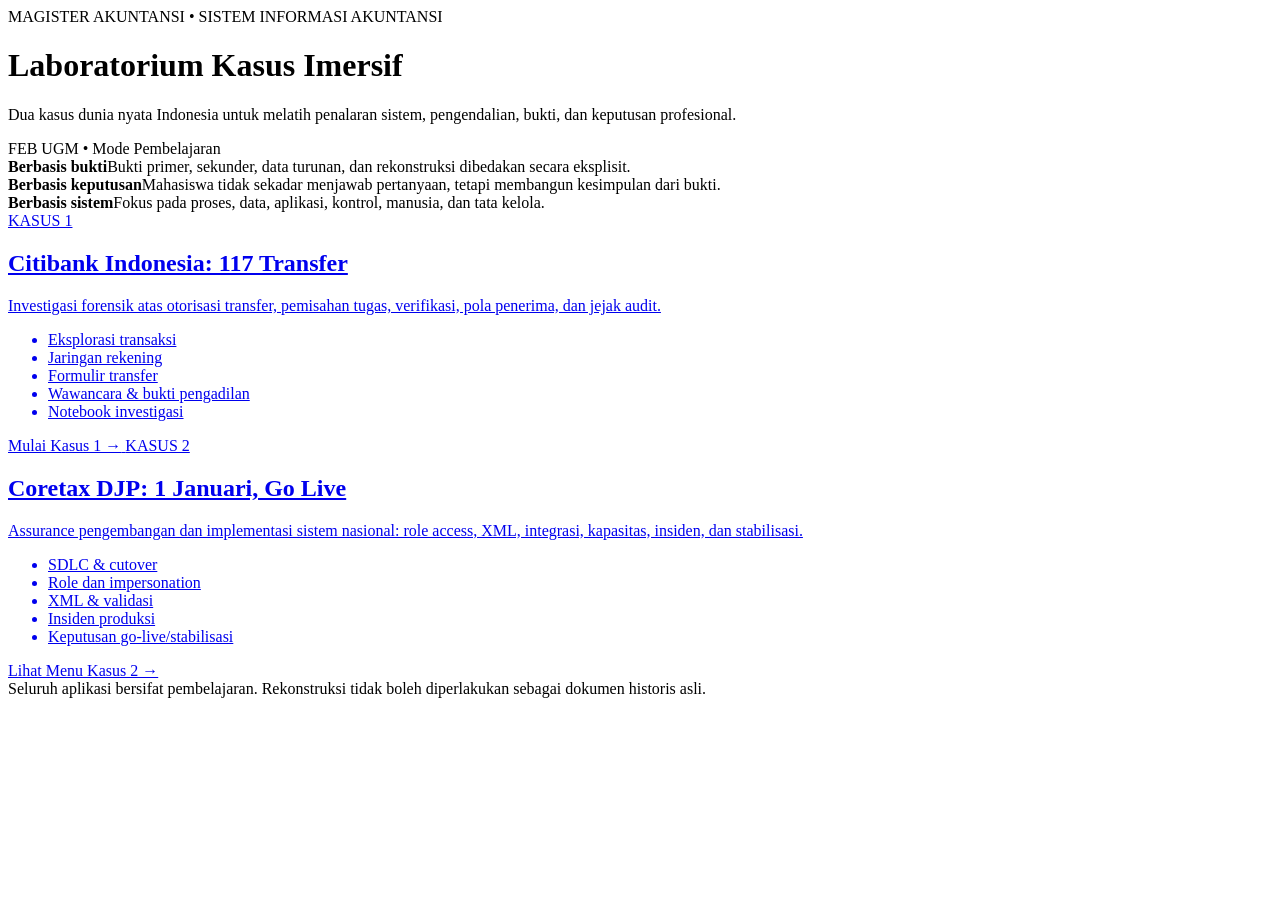
==== index.html @ b0673562 "Tambah portal utama dua kasus" ====
<!doctype html>
<html lang="id">
<head>
  <meta charset="utf-8">
  <meta name="viewport" content="width=device-width,initial-scale=1">
  <meta name="description" content="Laboratorium kasus imersif Sistem Informasi Akuntansi untuk Magister Akuntansi.">
  <title>Laboratorium Kasus Imersif SIA</title>
  <link rel="stylesheet" href="portal.css">
</head>
<body>
  <main class="portal">
    <header class="hero">
      <div>
        <span class="eyebrow">MAGISTER AKUNTANSI • SISTEM INFORMASI AKUNTANSI</span>
        <h1>Laboratorium Kasus Imersif</h1>
        <p>Dua kasus dunia nyata Indonesia untuk melatih penalaran sistem, pengendalian, bukti, dan keputusan profesional.</p>
      </div>
      <div class="badge">FEB UGM • Mode Pembelajaran</div>
    </header>

    <section class="principles">
      <div><b>Berbasis bukti</b><span>Bukti primer, sekunder, data turunan, dan rekonstruksi dibedakan secara eksplisit.</span></div>
      <div><b>Berbasis keputusan</b><span>Mahasiswa tidak sekadar menjawab pertanyaan, tetapi membangun kesimpulan dari bukti.</span></div>
      <div><b>Berbasis sistem</b><span>Fokus pada proses, data, aplikasi, kontrol, manusia, dan tata kelola.</span></div>
    </section>

    <section class="cases">
      <a class="case-card active" href="kasus-1-citibank/index.html">
        <span class="case-no">KASUS 1</span>
        <h2>Citibank Indonesia: 117 Transfer</h2>
        <p>Investigasi forensik atas otorisasi transfer, pemisahan tugas, verifikasi, pola penerima, dan jejak audit.</p>
        <ul>
          <li>Eksplorasi transaksi</li>
          <li>Jaringan rekening</li>
          <li>Formulir transfer</li>
          <li>Wawancara & bukti pengadilan</li>
          <li>Notebook investigasi</li>
        </ul>
        <span class="cta">Mulai Kasus 1 →</span>
      </a>

      <a class="case-card planned" href="kasus-2-coretax/index.html">
        <span class="case-no">KASUS 2</span>
        <h2>Coretax DJP: 1 Januari, Go Live</h2>
        <p>Assurance pengembangan dan implementasi sistem nasional: role access, XML, integrasi, kapasitas, insiden, dan stabilisasi.</p>
        <ul>
          <li>SDLC & cutover</li>
          <li>Role dan impersonation</li>
          <li>XML & validasi</li>
          <li>Insiden produksi</li>
          <li>Keputusan go-live/stabilisasi</li>
        </ul>
        <span class="cta">Lihat Menu Kasus 2 →</span>
      </a>
    </section>

    <footer>Seluruh aplikasi bersifat pembelajaran. Rekonstruksi tidak boleh diperlakukan sebagai dokumen historis asli.</footer>
  </main>
</body>
</html>
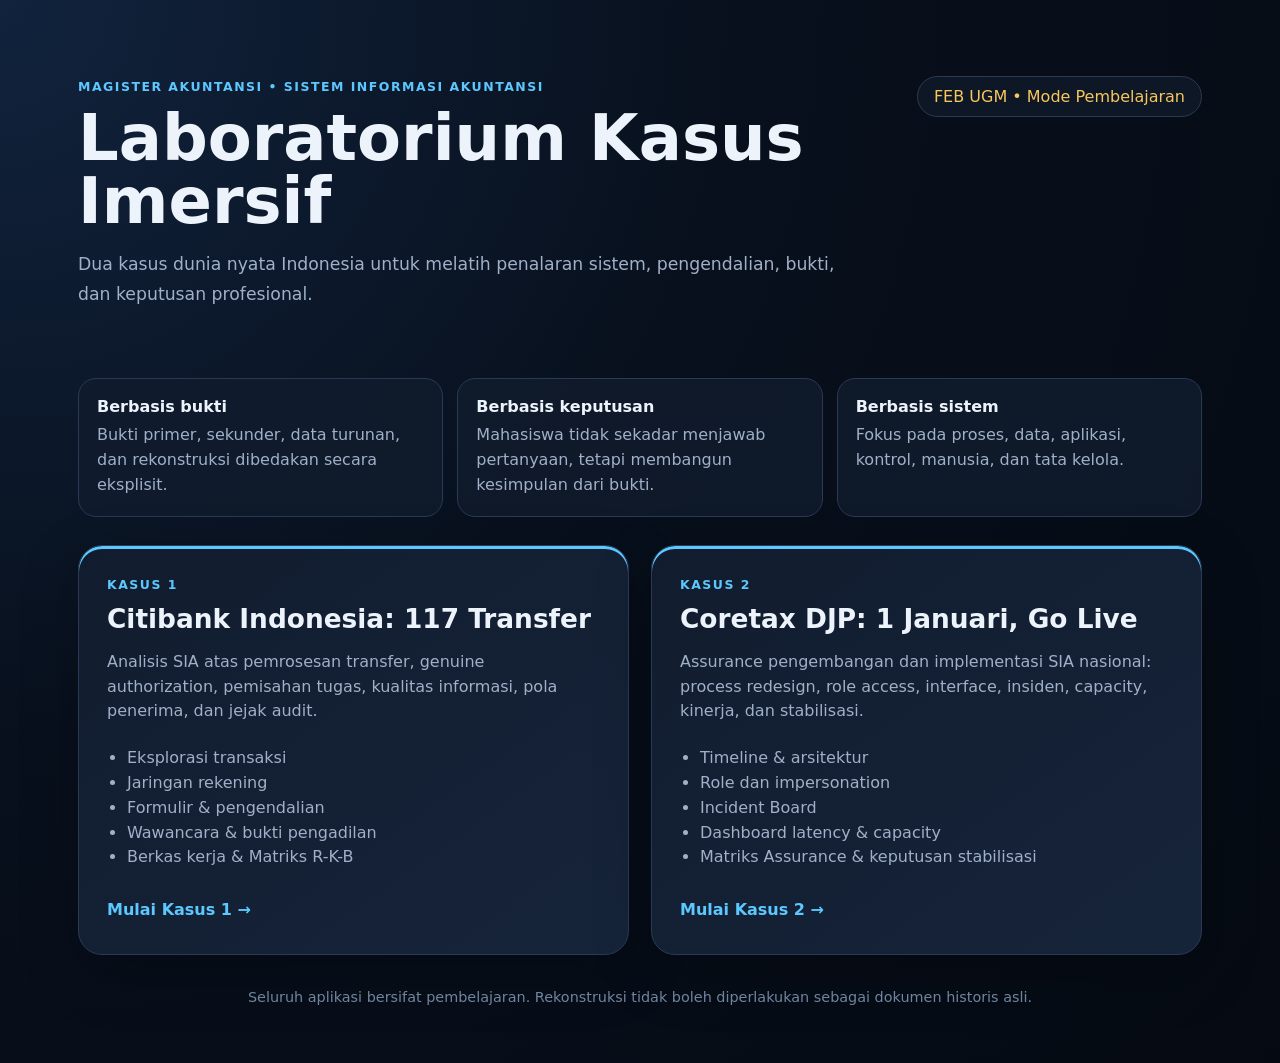
==== commit 94426c3d: "Aktifkan menu Kasus 2 Coretax di portal utama" ====
--- a/index.html
+++ b/index.html
@@ -28,29 +28,29 @@
       <a class="case-card active" href="kasus-1-citibank/index.html">
         <span class="case-no">KASUS 1</span>
         <h2>Citibank Indonesia: 117 Transfer</h2>
-        <p>Investigasi forensik atas otorisasi transfer, pemisahan tugas, verifikasi, pola penerima, dan jejak audit.</p>
+        <p>Analisis SIA atas pemrosesan transfer, genuine authorization, pemisahan tugas, kualitas informasi, pola penerima, dan jejak audit.</p>
         <ul>
           <li>Eksplorasi transaksi</li>
           <li>Jaringan rekening</li>
-          <li>Formulir transfer</li>
+          <li>Formulir & pengendalian</li>
           <li>Wawancara & bukti pengadilan</li>
-          <li>Notebook investigasi</li>
+          <li>Berkas kerja & Matriks R-K-B</li>
         </ul>
         <span class="cta">Mulai Kasus 1 →</span>
       </a>
 
-      <a class="case-card planned" href="kasus-2-coretax/index.html">
+      <a class="case-card active" href="kasus-2-coretax/index.html">
         <span class="case-no">KASUS 2</span>
         <h2>Coretax DJP: 1 Januari, Go Live</h2>
-        <p>Assurance pengembangan dan implementasi sistem nasional: role access, XML, integrasi, kapasitas, insiden, dan stabilisasi.</p>
+        <p>Assurance pengembangan dan implementasi SIA nasional: process redesign, role access, interface, insiden, capacity, kinerja, dan stabilisasi.</p>
         <ul>
-          <li>SDLC & cutover</li>
+          <li>Timeline & arsitektur</li>
           <li>Role dan impersonation</li>
-          <li>XML & validasi</li>
-          <li>Insiden produksi</li>
-          <li>Keputusan go-live/stabilisasi</li>
+          <li>Incident Board</li>
+          <li>Dashboard latency & capacity</li>
+          <li>Matriks Assurance & keputusan stabilisasi</li>
         </ul>
-        <span class="cta">Lihat Menu Kasus 2 →</span>
+        <span class="cta">Mulai Kasus 2 →</span>
       </a>
     </section>
 
--- a/portal.css
+++ b/portal.css
@@ -0,0 +1 @@
+:root{--bg:#08101d;--panel:#111c2e;--panel2:#16243a;--line:#2a3a55;--text:#edf3fb;--muted:#9fb0c8;--accent:#5cc8ff;--gold:#f7c75d;--green:#74d3a4}*{box-sizing:border-box}body{margin:0;font-family:Inter,ui-sans-serif,system-ui,-apple-system,BlinkMacSystemFont,"Segoe UI",sans-serif;background:radial-gradient(circle at top left,#11233d 0,#08101d 44%,#050a12 100%);color:var(--text);min-height:100vh}.portal{max-width:1180px;margin:auto;padding:48px 28px}.hero{display:flex;justify-content:space-between;gap:30px;align-items:flex-start;padding:28px 0 34px}.eyebrow,.case-no{letter-spacing:.12em;font-size:.78rem;font-weight:800;color:var(--accent)}h1{font-size:clamp(2.4rem,5vw,4.5rem);line-height:.98;margin:12px 0 18px;max-width:760px}h2{font-size:1.65rem;margin:10px 0 14px}.hero p{max-width:760px;font-size:1.08rem;line-height:1.7;color:var(--muted)}.badge{border:1px solid var(--line);border-radius:999px;padding:10px 16px;color:var(--gold);white-space:nowrap;background:#0d1726}.principles{display:grid;grid-template-columns:repeat(3,1fr);gap:14px;margin:18px 0 28px}.principles div{background:rgba(17,28,46,.8);border:1px solid var(--line);border-radius:18px;padding:18px}.principles b{display:block;margin-bottom:7px}.principles span{display:block;color:var(--muted);line-height:1.55}.cases{display:grid;grid-template-columns:1fr 1fr;gap:22px}.case-card{display:block;text-decoration:none;color:inherit;background:linear-gradient(145deg,var(--panel),var(--panel2));border:1px solid var(--line);border-radius:24px;padding:28px;min-height:410px;transition:.2s ease;box-shadow:0 18px 60px rgba(0,0,0,.2)}.case-card:hover{transform:translateY(-4px);border-color:#4c6b95}.case-card.active{box-shadow:inset 0 3px 0 var(--accent),0 18px 60px rgba(0,0,0,.24)}.case-card.planned{box-shadow:inset 0 3px 0 var(--gold),0 18px 60px rgba(0,0,0,.24)}.case-card p,.case-card li{color:var(--muted);line-height:1.55}.case-card ul{padding-left:20px;margin:22px 0 30px}.cta{display:inline-block;font-weight:800;color:var(--accent)}.planned .cta{color:var(--gold)}footer{margin:34px 0 10px;color:#71849f;font-size:.9rem;text-align:center}@media(max-width:800px){.hero{display:block}.badge{display:inline-block;margin-top:12px}.principles,.cases{grid-template-columns:1fr}.portal{padding:28px 18px}}
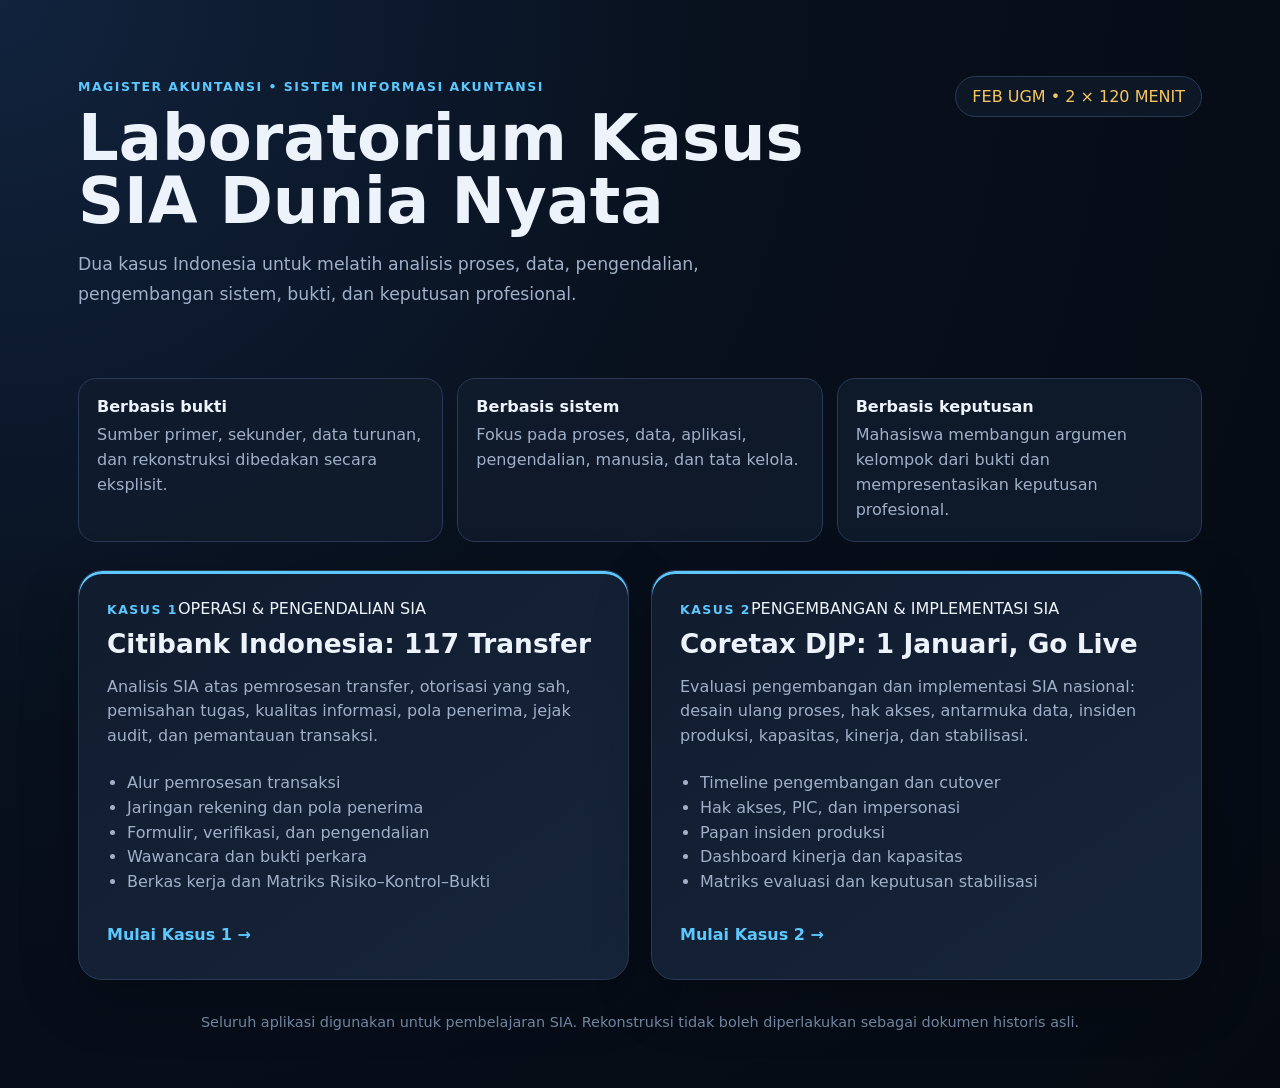
==== commit f91173c6: "Rapikan portal dua kasus dan hilangkan framing investigatif" ====
--- a/index.html
+++ b/index.html
@@ -3,58 +3,58 @@
 <head>
   <meta charset="utf-8">
   <meta name="viewport" content="width=device-width,initial-scale=1">
-  <meta name="description" content="Laboratorium kasus imersif Sistem Informasi Akuntansi untuk Magister Akuntansi.">
-  <title>Laboratorium Kasus Imersif SIA</title>
-  <link rel="stylesheet" href="portal.css">
+  <meta name="description" content="Laboratorium kasus dunia nyata Sistem Informasi Akuntansi untuk Magister Akuntansi.">
+  <title>Laboratorium Kasus SIA — Magister Akuntansi</title>
+  <link rel="stylesheet" href="portal.css?v=20260807">
 </head>
 <body>
   <main class="portal">
     <header class="hero">
       <div>
         <span class="eyebrow">MAGISTER AKUNTANSI • SISTEM INFORMASI AKUNTANSI</span>
-        <h1>Laboratorium Kasus Imersif</h1>
-        <p>Dua kasus dunia nyata Indonesia untuk melatih penalaran sistem, pengendalian, bukti, dan keputusan profesional.</p>
+        <h1>Laboratorium Kasus SIA Dunia Nyata</h1>
+        <p>Dua kasus Indonesia untuk melatih analisis proses, data, pengendalian, pengembangan sistem, bukti, dan keputusan profesional.</p>
       </div>
-      <div class="badge">FEB UGM • Mode Pembelajaran</div>
+      <div class="badge">FEB UGM • 2 × 120 MENIT</div>
     </header>
 
     <section class="principles">
-      <div><b>Berbasis bukti</b><span>Bukti primer, sekunder, data turunan, dan rekonstruksi dibedakan secara eksplisit.</span></div>
-      <div><b>Berbasis keputusan</b><span>Mahasiswa tidak sekadar menjawab pertanyaan, tetapi membangun kesimpulan dari bukti.</span></div>
-      <div><b>Berbasis sistem</b><span>Fokus pada proses, data, aplikasi, kontrol, manusia, dan tata kelola.</span></div>
+      <div><b>Berbasis bukti</b><span>Sumber primer, sekunder, data turunan, dan rekonstruksi dibedakan secara eksplisit.</span></div>
+      <div><b>Berbasis sistem</b><span>Fokus pada proses, data, aplikasi, pengendalian, manusia, dan tata kelola.</span></div>
+      <div><b>Berbasis keputusan</b><span>Mahasiswa membangun argumen kelompok dari bukti dan mempresentasikan keputusan profesional.</span></div>
     </section>
 
     <section class="cases">
       <a class="case-card active" href="kasus-1-citibank/index.html">
-        <span class="case-no">KASUS 1</span>
+        <div class="card-top"><span class="case-no">KASUS 1</span><span class="status-chip">OPERASI & PENGENDALIAN SIA</span></div>
         <h2>Citibank Indonesia: 117 Transfer</h2>
-        <p>Analisis SIA atas pemrosesan transfer, genuine authorization, pemisahan tugas, kualitas informasi, pola penerima, dan jejak audit.</p>
+        <p>Analisis SIA atas pemrosesan transfer, otorisasi yang sah, pemisahan tugas, kualitas informasi, pola penerima, jejak audit, dan pemantauan transaksi.</p>
         <ul>
-          <li>Eksplorasi transaksi</li>
-          <li>Jaringan rekening</li>
-          <li>Formulir & pengendalian</li>
-          <li>Wawancara & bukti pengadilan</li>
-          <li>Berkas kerja & Matriks R-K-B</li>
+          <li>Alur pemrosesan transaksi</li>
+          <li>Jaringan rekening dan pola penerima</li>
+          <li>Formulir, verifikasi, dan pengendalian</li>
+          <li>Wawancara dan bukti perkara</li>
+          <li>Berkas kerja dan Matriks Risiko–Kontrol–Bukti</li>
         </ul>
         <span class="cta">Mulai Kasus 1 →</span>
       </a>
 
       <a class="case-card active" href="kasus-2-coretax/index.html">
-        <span class="case-no">KASUS 2</span>
+        <div class="card-top"><span class="case-no">KASUS 2</span><span class="status-chip">PENGEMBANGAN & IMPLEMENTASI SIA</span></div>
         <h2>Coretax DJP: 1 Januari, Go Live</h2>
-        <p>Assurance pengembangan dan implementasi SIA nasional: process redesign, role access, interface, insiden, capacity, kinerja, dan stabilisasi.</p>
+        <p>Evaluasi pengembangan dan implementasi SIA nasional: desain ulang proses, hak akses, antarmuka data, insiden produksi, kapasitas, kinerja, dan stabilisasi.</p>
         <ul>
-          <li>Timeline & arsitektur</li>
-          <li>Role dan impersonation</li>
-          <li>Incident Board</li>
-          <li>Dashboard latency & capacity</li>
-          <li>Matriks Assurance & keputusan stabilisasi</li>
+          <li>Timeline pengembangan dan cutover</li>
+          <li>Hak akses, PIC, dan impersonasi</li>
+          <li>Papan insiden produksi</li>
+          <li>Dashboard kinerja dan kapasitas</li>
+          <li>Matriks evaluasi dan keputusan stabilisasi</li>
         </ul>
         <span class="cta">Mulai Kasus 2 →</span>
       </a>
     </section>
 
-    <footer>Seluruh aplikasi bersifat pembelajaran. Rekonstruksi tidak boleh diperlakukan sebagai dokumen historis asli.</footer>
+    <footer>Seluruh aplikasi digunakan untuk pembelajaran SIA. Rekonstruksi tidak boleh diperlakukan sebagai dokumen historis asli.</footer>
   </main>
 </body>
 </html>
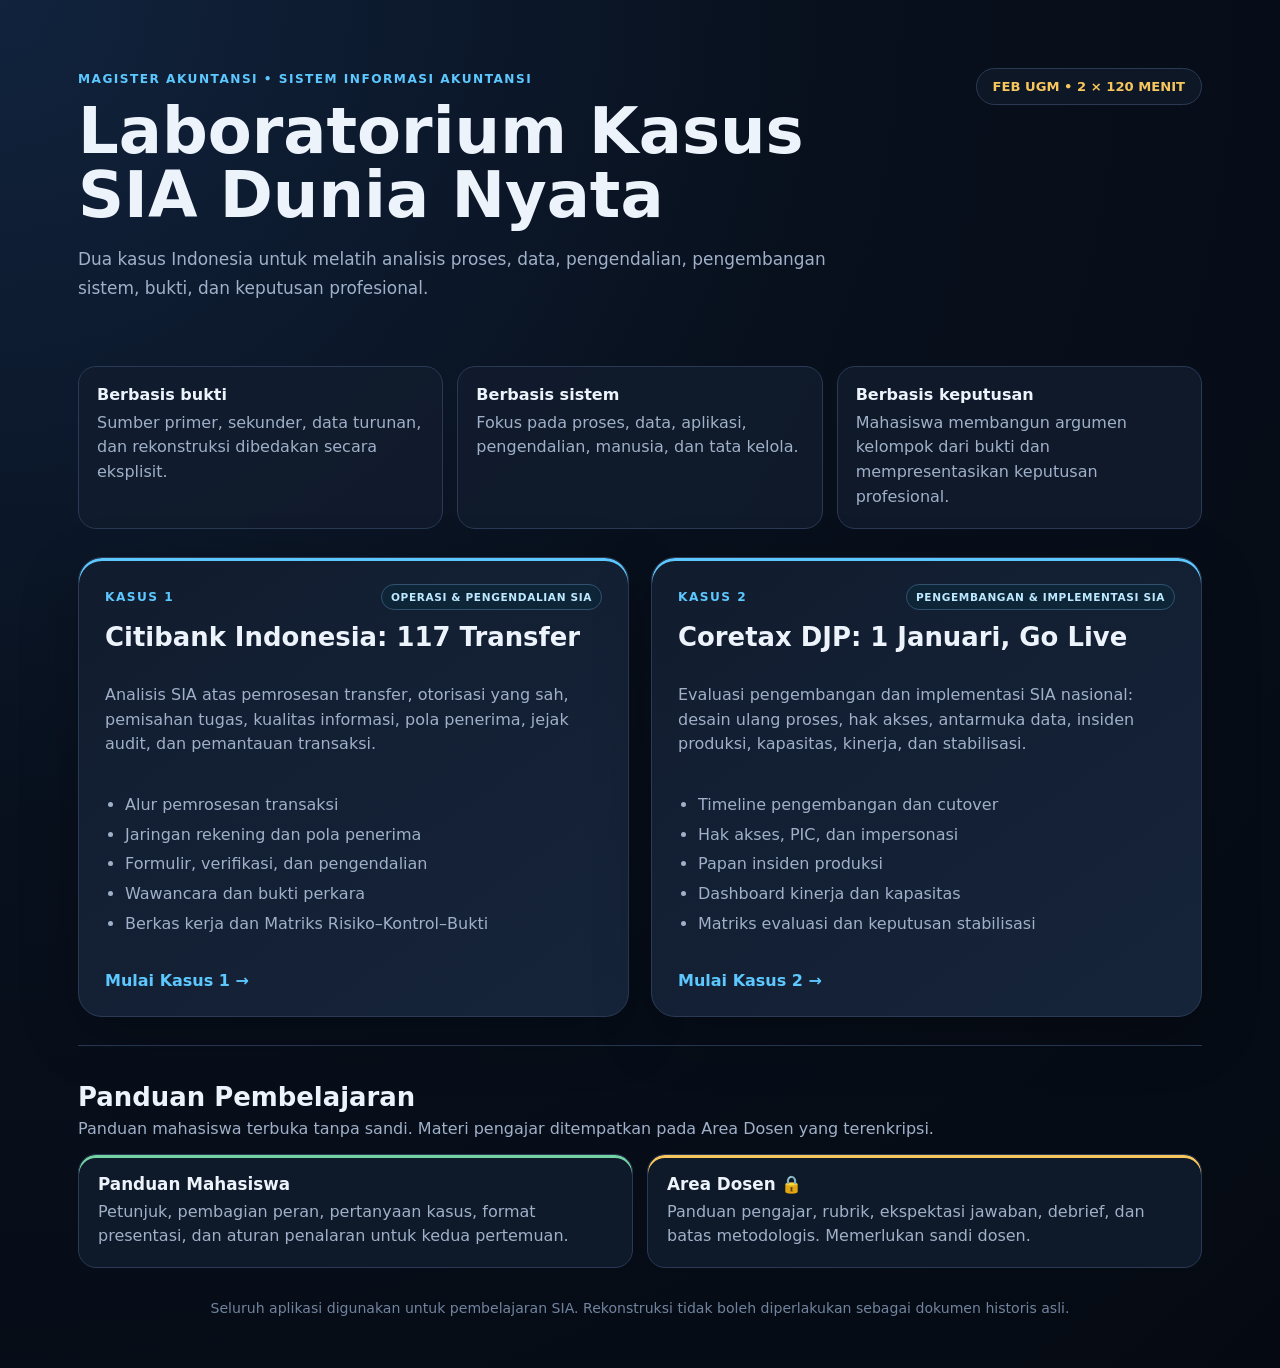
==== commit b344ab07: "Tambahkan akses terpisah Panduan Mahasiswa dan Area Dosen" ====
--- a/index.html
+++ b/index.html
@@ -5,7 +5,7 @@
   <meta name="viewport" content="width=device-width,initial-scale=1">
   <meta name="description" content="Laboratorium kasus dunia nyata Sistem Informasi Akuntansi untuk Magister Akuntansi.">
   <title>Laboratorium Kasus SIA — Magister Akuntansi</title>
-  <link rel="stylesheet" href="portal.css?v=20260807">
+  <link rel="stylesheet" href="portal.css?v=20260807b">
 </head>
 <body>
   <main class="portal">
@@ -54,6 +54,15 @@
       </a>
     </section>
 
+    <section class="access-section">
+      <h2>Panduan Pembelajaran</h2>
+      <p>Panduan mahasiswa terbuka tanpa sandi. Materi pengajar ditempatkan pada Area Dosen yang terenkripsi.</p>
+      <div class="access-grid">
+        <a class="access-card student" href="panduan-mahasiswa/index.html"><b>Panduan Mahasiswa</b><span>Petunjuk, pembagian peran, pertanyaan kasus, format presentasi, dan aturan penalaran untuk kedua pertemuan.</span></a>
+        <a class="access-card teacher" href="area-dosen/index.html"><b>Area Dosen 🔒</b><span>Panduan pengajar, rubrik, ekspektasi jawaban, debrief, dan batas metodologis. Memerlukan sandi dosen.</span></a>
+      </div>
+    </section>
+
     <footer>Seluruh aplikasi digunakan untuk pembelajaran SIA. Rekonstruksi tidak boleh diperlakukan sebagai dokumen historis asli.</footer>
   </main>
 </body>
--- a/portal.css
+++ b/portal.css
@@ -1 +1 @@
-:root{--bg:#08101d;--panel:#111c2e;--panel2:#16243a;--line:#2a3a55;--text:#edf3fb;--muted:#9fb0c8;--accent:#5cc8ff;--gold:#f7c75d;--green:#74d3a4}*{box-sizing:border-box}body{margin:0;font-family:Inter,ui-sans-serif,system-ui,-apple-system,BlinkMacSystemFont,"Segoe UI",sans-serif;background:radial-gradient(circle at top left,#11233d 0,#08101d 44%,#050a12 100%);color:var(--text);min-height:100vh}.portal{max-width:1180px;margin:auto;padding:48px 28px}.hero{display:flex;justify-content:space-between;gap:30px;align-items:flex-start;padding:28px 0 34px}.eyebrow,.case-no{letter-spacing:.12em;font-size:.78rem;font-weight:800;color:var(--accent)}h1{font-size:clamp(2.4rem,5vw,4.5rem);line-height:.98;margin:12px 0 18px;max-width:760px}h2{font-size:1.65rem;margin:10px 0 14px}.hero p{max-width:760px;font-size:1.08rem;line-height:1.7;color:var(--muted)}.badge{border:1px solid var(--line);border-radius:999px;padding:10px 16px;color:var(--gold);white-space:nowrap;background:#0d1726}.principles{display:grid;grid-template-columns:repeat(3,1fr);gap:14px;margin:18px 0 28px}.principles div{background:rgba(17,28,46,.8);border:1px solid var(--line);border-radius:18px;padding:18px}.principles b{display:block;margin-bottom:7px}.principles span{display:block;color:var(--muted);line-height:1.55}.cases{display:grid;grid-template-columns:1fr 1fr;gap:22px}.case-card{display:block;text-decoration:none;color:inherit;background:linear-gradient(145deg,var(--panel),var(--panel2));border:1px solid var(--line);border-radius:24px;padding:28px;min-height:410px;transition:.2s ease;box-shadow:0 18px 60px rgba(0,0,0,.2)}.case-card:hover{transform:translateY(-4px);border-color:#4c6b95}.case-card.active{box-shadow:inset 0 3px 0 var(--accent),0 18px 60px rgba(0,0,0,.24)}.case-card.planned{box-shadow:inset 0 3px 0 var(--gold),0 18px 60px rgba(0,0,0,.24)}.case-card p,.case-card li{color:var(--muted);line-height:1.55}.case-card ul{padding-left:20px;margin:22px 0 30px}.cta{display:inline-block;font-weight:800;color:var(--accent)}.planned .cta{color:var(--gold)}footer{margin:34px 0 10px;color:#71849f;font-size:.9rem;text-align:center}@media(max-width:800px){.hero{display:block}.badge{display:inline-block;margin-top:12px}.principles,.cases{grid-template-columns:1fr}.portal{padding:28px 18px}}+:root{--bg:#08101d;--panel:#111c2e;--panel2:#16243a;--line:#2a3a55;--text:#edf3fb;--muted:#9fb0c8;--accent:#5cc8ff;--gold:#f7c75d;--green:#74d3a4}*{box-sizing:border-box}html{scroll-behavior:smooth}body{margin:0;font-family:Inter,ui-sans-serif,system-ui,-apple-system,BlinkMacSystemFont,"Segoe UI",sans-serif;background:radial-gradient(circle at top left,#11233d 0,#08101d 44%,#050a12 100%);color:var(--text);min-height:100vh}.portal{max-width:1180px;margin:auto;padding:44px 28px}.hero{display:flex;justify-content:space-between;gap:30px;align-items:flex-start;padding:24px 0 30px}.eyebrow,.case-no{letter-spacing:.12em;font-size:.76rem;font-weight:850;color:var(--accent)}h1{font-size:clamp(2.35rem,5vw,4.35rem);line-height:1;margin:12px 0 18px;max-width:800px}h2{font-size:1.62rem;line-height:1.2;margin:12px 0 14px}.hero p{max-width:780px;font-size:1.06rem;line-height:1.7;color:var(--muted)}.badge{border:1px solid var(--line);border-radius:999px;padding:10px 16px;color:var(--gold);white-space:nowrap;background:#0d1726;font-weight:800;font-size:.82rem}.principles{display:grid;grid-template-columns:repeat(3,1fr);gap:14px;margin:16px 0 28px}.principles div{background:rgba(17,28,46,.84);border:1px solid var(--line);border-radius:18px;padding:18px}.principles b{display:block;margin-bottom:7px}.principles span{display:block;color:var(--muted);line-height:1.55}.cases{display:grid;grid-template-columns:1fr 1fr;gap:22px}.case-card{display:flex;flex-direction:column;text-decoration:none;color:inherit;background:linear-gradient(145deg,var(--panel),var(--panel2));border:1px solid var(--line);border-radius:24px;padding:26px;min-height:430px;transition:.2s ease;box-shadow:0 18px 60px rgba(0,0,0,.2)}.case-card:hover{transform:translateY(-4px);border-color:#4c6b95;box-shadow:0 24px 70px rgba(0,0,0,.28)}.case-card:focus-visible,.access-card:focus-visible{outline:3px solid var(--accent);outline-offset:4px}.case-card.active{box-shadow:inset 0 3px 0 var(--accent),0 18px 60px rgba(0,0,0,.24)}.card-top{display:flex;justify-content:space-between;align-items:center;gap:12px;flex-wrap:wrap}.status-chip{font-size:.66rem;letter-spacing:.06em;font-weight:850;color:#bde9ff;border:1px solid #31526f;background:#0e2538;padding:6px 9px;border-radius:999px}.case-card p,.case-card li{color:var(--muted);line-height:1.55}.case-card p{min-height:76px}.case-card ul{padding-left:20px;margin:18px 0 26px}.case-card li+li{margin-top:5px}.cta{display:inline-block;font-weight:850;color:var(--accent);margin-top:auto;padding-top:8px}.access-section{margin-top:28px;padding-top:24px;border-top:1px solid var(--line)}.access-section>h2{margin-bottom:6px}.access-section>p{color:var(--muted);margin-top:0}.access-grid{display:grid;grid-template-columns:1fr 1fr;gap:14px}.access-card{display:block;text-decoration:none;color:inherit;border:1px solid var(--line);border-radius:18px;background:#0e1929;padding:19px;transition:.18s ease}.access-card:hover{border-color:#4c6b95;transform:translateY(-2px)}.access-card b{display:block;font-size:1.05rem;margin-bottom:6px}.access-card span{display:block;color:var(--muted);line-height:1.5}.access-card.teacher{box-shadow:inset 0 3px 0 var(--gold)}.access-card.student{box-shadow:inset 0 3px 0 var(--green)}footer{margin:32px 0 8px;color:#71849f;font-size:.88rem;text-align:center}@media(max-width:900px){.hero{display:block}.badge{display:inline-block;margin-top:10px}.principles,.cases,.access-grid{grid-template-columns:1fr}.case-card{min-height:0}.case-card p{min-height:0}}@media(max-width:520px){.portal{padding:24px 16px}.principles div,.case-card{padding:18px}.card-top{align-items:flex-start;flex-direction:column}.hero{padding-top:12px}}
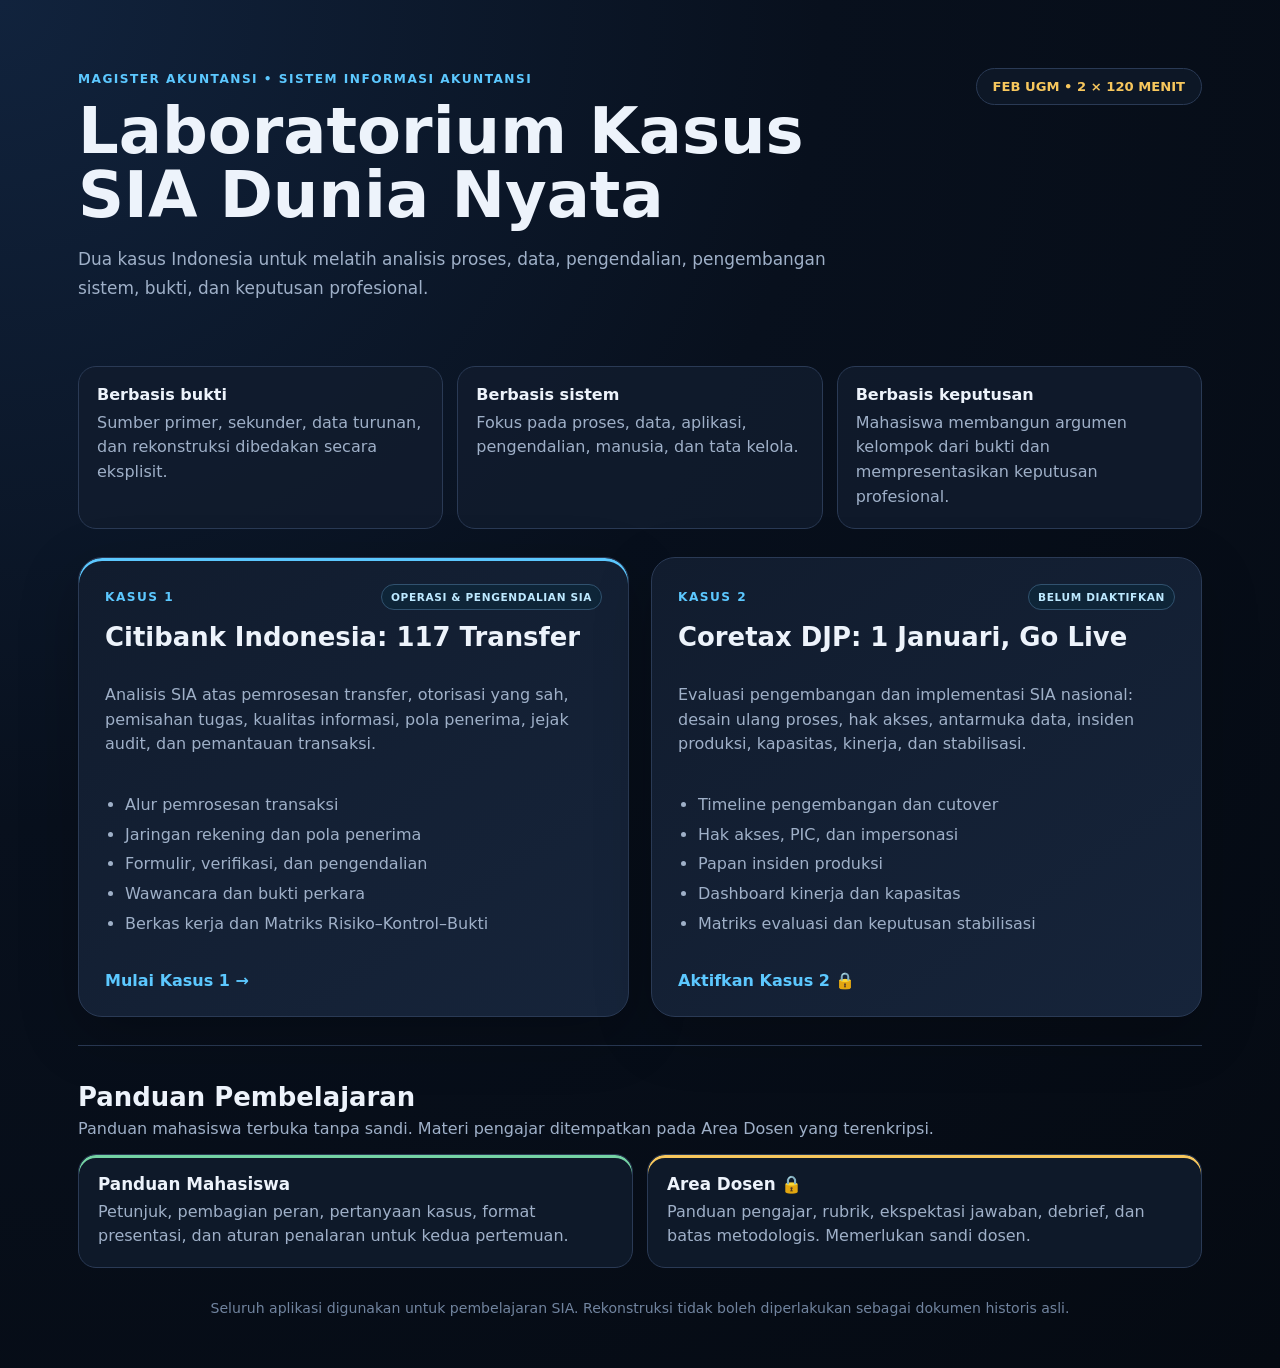
==== commit 81646e42: "Nonaktifkan Kasus 2 secara default di portal" ====
--- a/index.html
+++ b/index.html
@@ -5,7 +5,7 @@
   <meta name="viewport" content="width=device-width,initial-scale=1">
   <meta name="description" content="Laboratorium kasus dunia nyata Sistem Informasi Akuntansi untuk Magister Akuntansi.">
   <title>Laboratorium Kasus SIA — Magister Akuntansi</title>
-  <link rel="stylesheet" href="portal.css?v=20260807b">
+  <link rel="stylesheet" href="portal.css?v=20260818">
 </head>
 <body>
   <main class="portal">
@@ -39,8 +39,8 @@
         <span class="cta">Mulai Kasus 1 →</span>
       </a>
 
-      <a class="case-card active" href="kasus-2-coretax/index.html">
-        <div class="card-top"><span class="case-no">KASUS 2</span><span class="status-chip">PENGEMBANGAN & IMPLEMENTASI SIA</span></div>
+      <a class="case-card locked" data-case2-gate href="kasus-2-coretax/index.html">
+        <div class="card-top"><span class="case-no">KASUS 2</span><span class="status-chip">BELUM DIAKTIFKAN</span></div>
         <h2>Coretax DJP: 1 Januari, Go Live</h2>
         <p>Evaluasi pengembangan dan implementasi SIA nasional: desain ulang proses, hak akses, antarmuka data, insiden produksi, kapasitas, kinerja, dan stabilisasi.</p>
         <ul>
@@ -50,7 +50,7 @@
           <li>Dashboard kinerja dan kapasitas</li>
           <li>Matriks evaluasi dan keputusan stabilisasi</li>
         </ul>
-        <span class="cta">Mulai Kasus 2 →</span>
+        <span class="cta">Aktifkan Kasus 2 🔒</span>
       </a>
     </section>
 
@@ -65,5 +65,6 @@
 
     <footer>Seluruh aplikasi digunakan untuk pembelajaran SIA. Rekonstruksi tidak boleh diperlakukan sebagai dokumen historis asli.</footer>
   </main>
+  <script src="portal-case2-gate.js?v=20260818"></script>
 </body>
 </html>
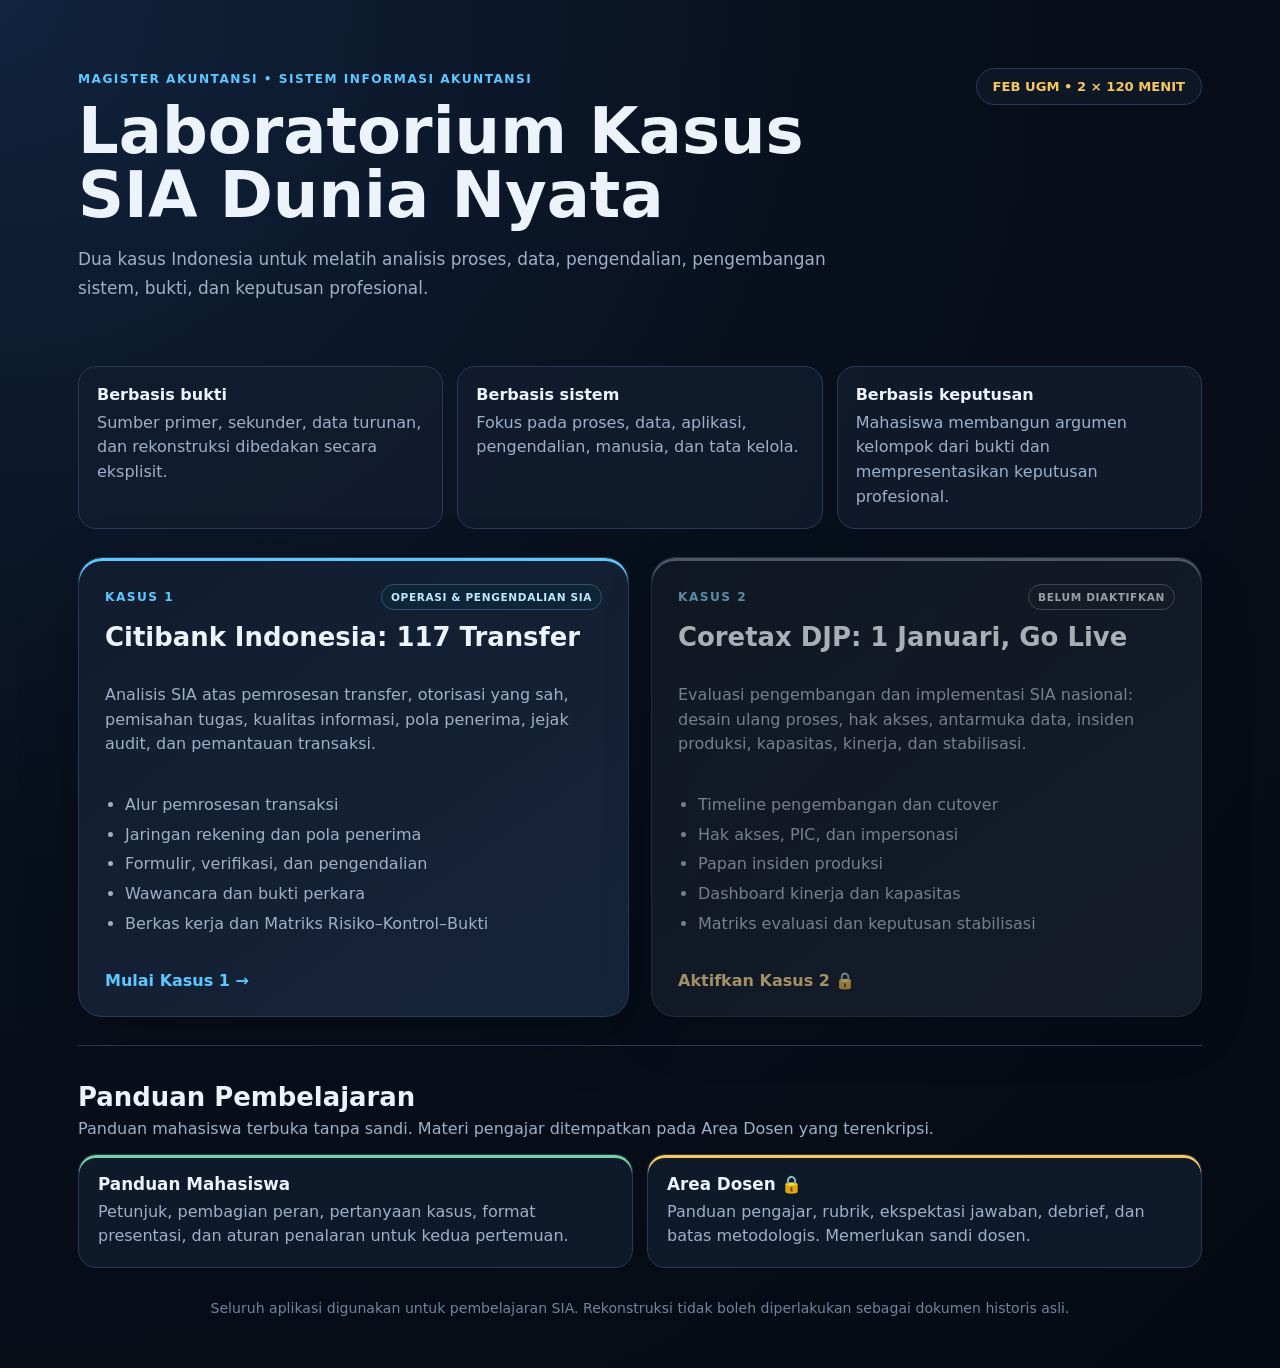
==== commit 3c27cb21: "Paksa pemuatan gate global Kasus 2 terbaru" ====
--- a/index.html
+++ b/index.html
@@ -65,6 +65,6 @@
 
     <footer>Seluruh aplikasi digunakan untuk pembelajaran SIA. Rekonstruksi tidak boleh diperlakukan sebagai dokumen historis asli.</footer>
   </main>
-  <script src="portal-case2-gate.js?v=20260818"></script>
+  <script src="portal-case2-gate.js?v=20260818-global1"></script>
 </body>
 </html>
--- a/portal.css
+++ b/portal.css
@@ -1 +1 @@
-:root{--bg:#08101d;--panel:#111c2e;--panel2:#16243a;--line:#2a3a55;--text:#edf3fb;--muted:#9fb0c8;--accent:#5cc8ff;--gold:#f7c75d;--green:#74d3a4}*{box-sizing:border-box}html{scroll-behavior:smooth}body{margin:0;font-family:Inter,ui-sans-serif,system-ui,-apple-system,BlinkMacSystemFont,"Segoe UI",sans-serif;background:radial-gradient(circle at top left,#11233d 0,#08101d 44%,#050a12 100%);color:var(--text);min-height:100vh}.portal{max-width:1180px;margin:auto;padding:44px 28px}.hero{display:flex;justify-content:space-between;gap:30px;align-items:flex-start;padding:24px 0 30px}.eyebrow,.case-no{letter-spacing:.12em;font-size:.76rem;font-weight:850;color:var(--accent)}h1{font-size:clamp(2.35rem,5vw,4.35rem);line-height:1;margin:12px 0 18px;max-width:800px}h2{font-size:1.62rem;line-height:1.2;margin:12px 0 14px}.hero p{max-width:780px;font-size:1.06rem;line-height:1.7;color:var(--muted)}.badge{border:1px solid var(--line);border-radius:999px;padding:10px 16px;color:var(--gold);white-space:nowrap;background:#0d1726;font-weight:800;font-size:.82rem}.principles{display:grid;grid-template-columns:repeat(3,1fr);gap:14px;margin:16px 0 28px}.principles div{background:rgba(17,28,46,.84);border:1px solid var(--line);border-radius:18px;padding:18px}.principles b{display:block;margin-bottom:7px}.principles span{display:block;color:var(--muted);line-height:1.55}.cases{display:grid;grid-template-columns:1fr 1fr;gap:22px}.case-card{display:flex;flex-direction:column;text-decoration:none;color:inherit;background:linear-gradient(145deg,var(--panel),var(--panel2));border:1px solid var(--line);border-radius:24px;padding:26px;min-height:430px;transition:.2s ease;box-shadow:0 18px 60px rgba(0,0,0,.2)}.case-card:hover{transform:translateY(-4px);border-color:#4c6b95;box-shadow:0 24px 70px rgba(0,0,0,.28)}.case-card:focus-visible,.access-card:focus-visible{outline:3px solid var(--accent);outline-offset:4px}.case-card.active{box-shadow:inset 0 3px 0 var(--accent),0 18px 60px rgba(0,0,0,.24)}.card-top{display:flex;justify-content:space-between;align-items:center;gap:12px;flex-wrap:wrap}.status-chip{font-size:.66rem;letter-spacing:.06em;font-weight:850;color:#bde9ff;border:1px solid #31526f;background:#0e2538;padding:6px 9px;border-radius:999px}.case-card p,.case-card li{color:var(--muted);line-height:1.55}.case-card p{min-height:76px}.case-card ul{padding-left:20px;margin:18px 0 26px}.case-card li+li{margin-top:5px}.cta{display:inline-block;font-weight:850;color:var(--accent);margin-top:auto;padding-top:8px}.access-section{margin-top:28px;padding-top:24px;border-top:1px solid var(--line)}.access-section>h2{margin-bottom:6px}.access-section>p{color:var(--muted);margin-top:0}.access-grid{display:grid;grid-template-columns:1fr 1fr;gap:14px}.access-card{display:block;text-decoration:none;color:inherit;border:1px solid var(--line);border-radius:18px;background:#0e1929;padding:19px;transition:.18s ease}.access-card:hover{border-color:#4c6b95;transform:translateY(-2px)}.access-card b{display:block;font-size:1.05rem;margin-bottom:6px}.access-card span{display:block;color:var(--muted);line-height:1.5}.access-card.teacher{box-shadow:inset 0 3px 0 var(--gold)}.access-card.student{box-shadow:inset 0 3px 0 var(--green)}footer{margin:32px 0 8px;color:#71849f;font-size:.88rem;text-align:center}@media(max-width:900px){.hero{display:block}.badge{display:inline-block;margin-top:10px}.principles,.cases,.access-grid{grid-template-columns:1fr}.case-card{min-height:0}.case-card p{min-height:0}}@media(max-width:520px){.portal{padding:24px 16px}.principles div,.case-card{padding:18px}.card-top{align-items:flex-start;flex-direction:column}.hero{padding-top:12px}}+:root{--bg:#08101d;--panel:#111c2e;--panel2:#16243a;--line:#2a3a55;--text:#edf3fb;--muted:#9fb0c8;--accent:#5cc8ff;--gold:#f7c75d;--green:#74d3a4;--danger:#ff8f8f}*{box-sizing:border-box}html{scroll-behavior:smooth}body{margin:0;font-family:Inter,ui-sans-serif,system-ui,-apple-system,BlinkMacSystemFont,"Segoe UI",sans-serif;background:radial-gradient(circle at top left,#11233d 0,#08101d 44%,#050a12 100%);color:var(--text);min-height:100vh}.portal{max-width:1180px;margin:auto;padding:44px 28px}.hero{display:flex;justify-content:space-between;gap:30px;align-items:flex-start;padding:24px 0 30px}.eyebrow,.case-no{letter-spacing:.12em;font-size:.76rem;font-weight:850;color:var(--accent)}h1{font-size:clamp(2.35rem,5vw,4.35rem);line-height:1;margin:12px 0 18px;max-width:800px}h2{font-size:1.62rem;line-height:1.2;margin:12px 0 14px}.hero p{max-width:780px;font-size:1.06rem;line-height:1.7;color:var(--muted)}.badge{border:1px solid var(--line);border-radius:999px;padding:10px 16px;color:var(--gold);white-space:nowrap;background:#0d1726;font-weight:800;font-size:.82rem}.principles{display:grid;grid-template-columns:repeat(3,1fr);gap:14px;margin:16px 0 28px}.principles div{background:rgba(17,28,46,.84);border:1px solid var(--line);border-radius:18px;padding:18px}.principles b{display:block;margin-bottom:7px}.principles span{display:block;color:var(--muted);line-height:1.55}.cases{display:grid;grid-template-columns:1fr 1fr;gap:22px}.case-card{display:flex;flex-direction:column;text-decoration:none;color:inherit;background:linear-gradient(145deg,var(--panel),var(--panel2));border:1px solid var(--line);border-radius:24px;padding:26px;min-height:430px;transition:.2s ease;box-shadow:0 18px 60px rgba(0,0,0,.2)}.case-card:hover{transform:translateY(-4px);border-color:#4c6b95;box-shadow:0 24px 70px rgba(0,0,0,.28)}.case-card:focus-visible,.access-card:focus-visible{outline:3px solid var(--accent);outline-offset:4px}.case-card.active{box-shadow:inset 0 3px 0 var(--accent),0 18px 60px rgba(0,0,0,.24)}.case-card.locked{opacity:.7;filter:saturate(.62);box-shadow:inset 0 3px 0 #64748b,0 18px 60px rgba(0,0,0,.16);cursor:pointer}.case-card.locked:hover{opacity:.88;filter:saturate(.82);border-color:#64748b}.case-card.locked .status-chip{color:#d7dee8;background:#192231;border-color:#536174}.case-card.locked .cta{color:var(--gold)}.card-top{display:flex;justify-content:space-between;align-items:center;gap:12px;flex-wrap:wrap}.status-chip{font-size:.66rem;letter-spacing:.06em;font-weight:850;color:#bde9ff;border:1px solid #31526f;background:#0e2538;padding:6px 9px;border-radius:999px}.case-card p,.case-card li{color:var(--muted);line-height:1.55}.case-card p{min-height:76px}.case-card ul{padding-left:20px;margin:18px 0 26px}.case-card li+li{margin-top:5px}.cta{display:inline-block;font-weight:850;color:var(--accent);margin-top:auto;padding-top:8px}.access-section{margin-top:28px;padding-top:24px;border-top:1px solid var(--line)}.access-section>h2{margin-bottom:6px}.access-section>p{color:var(--muted);margin-top:0}.access-grid{display:grid;grid-template-columns:1fr 1fr;gap:14px}.access-card{display:block;text-decoration:none;color:inherit;border:1px solid var(--line);border-radius:18px;background:#0e1929;padding:19px;transition:.18s ease}.access-card:hover{border-color:#4c6b95;transform:translateY(-2px)}.access-card b{display:block;font-size:1.05rem;margin-bottom:6px}.access-card span{display:block;color:var(--muted);line-height:1.5}.access-card.teacher{box-shadow:inset 0 3px 0 var(--gold)}.access-card.student{box-shadow:inset 0 3px 0 var(--green)}.activation-dialog{width:min(520px,calc(100vw - 28px));border:1px solid var(--line);border-radius:22px;background:#0d1726;color:var(--text);padding:0;box-shadow:0 30px 100px rgba(0,0,0,.55)}.activation-dialog::backdrop{background:rgba(2,6,12,.72);backdrop-filter:blur(4px)}.activation-dialog form{padding:26px;position:relative}.activation-dialog h2{margin-top:8px}.activation-dialog p{color:var(--muted);line-height:1.55}.activation-dialog label{display:block;font-weight:750;margin:18px 0 8px}.activation-dialog input{width:100%;border:1px solid var(--line);border-radius:12px;background:#08111e;color:var(--text);padding:12px 13px;font:inherit;outline:none}.activation-dialog input:focus{border-color:var(--accent);box-shadow:0 0 0 3px rgba(92,200,255,.15)}.dialog-actions{display:flex;gap:10px;margin-top:16px}.activate-button,.cancel-button,.dialog-close{font:inherit;border:0;cursor:pointer}.activate-button{background:var(--accent);color:#04111c;font-weight:850;border-radius:12px;padding:11px 15px}.cancel-button{background:#1b293d;color:var(--text);border:1px solid var(--line);border-radius:12px;padding:11px 15px}.dialog-close{position:absolute;right:14px;top:10px;background:transparent;color:var(--muted);font-size:1.8rem;line-height:1}.activation-status{min-height:1.4em;margin-bottom:0!important}.activation-status.success{color:var(--green)}.activation-status.error{color:var(--danger)}footer{margin:32px 0 8px;color:#71849f;font-size:.88rem;text-align:center}@media(max-width:900px){.hero{display:block}.badge{display:inline-block;margin-top:10px}.principles,.cases,.access-grid{grid-template-columns:1fr}.case-card{min-height:0}.case-card p{min-height:0}}@media(max-width:520px){.portal{padding:24px 16px}.principles div,.case-card{padding:18px}.card-top{align-items:flex-start;flex-direction:column}.hero{padding-top:12px}.dialog-actions{flex-direction:column}.activate-button,.cancel-button{width:100%}}
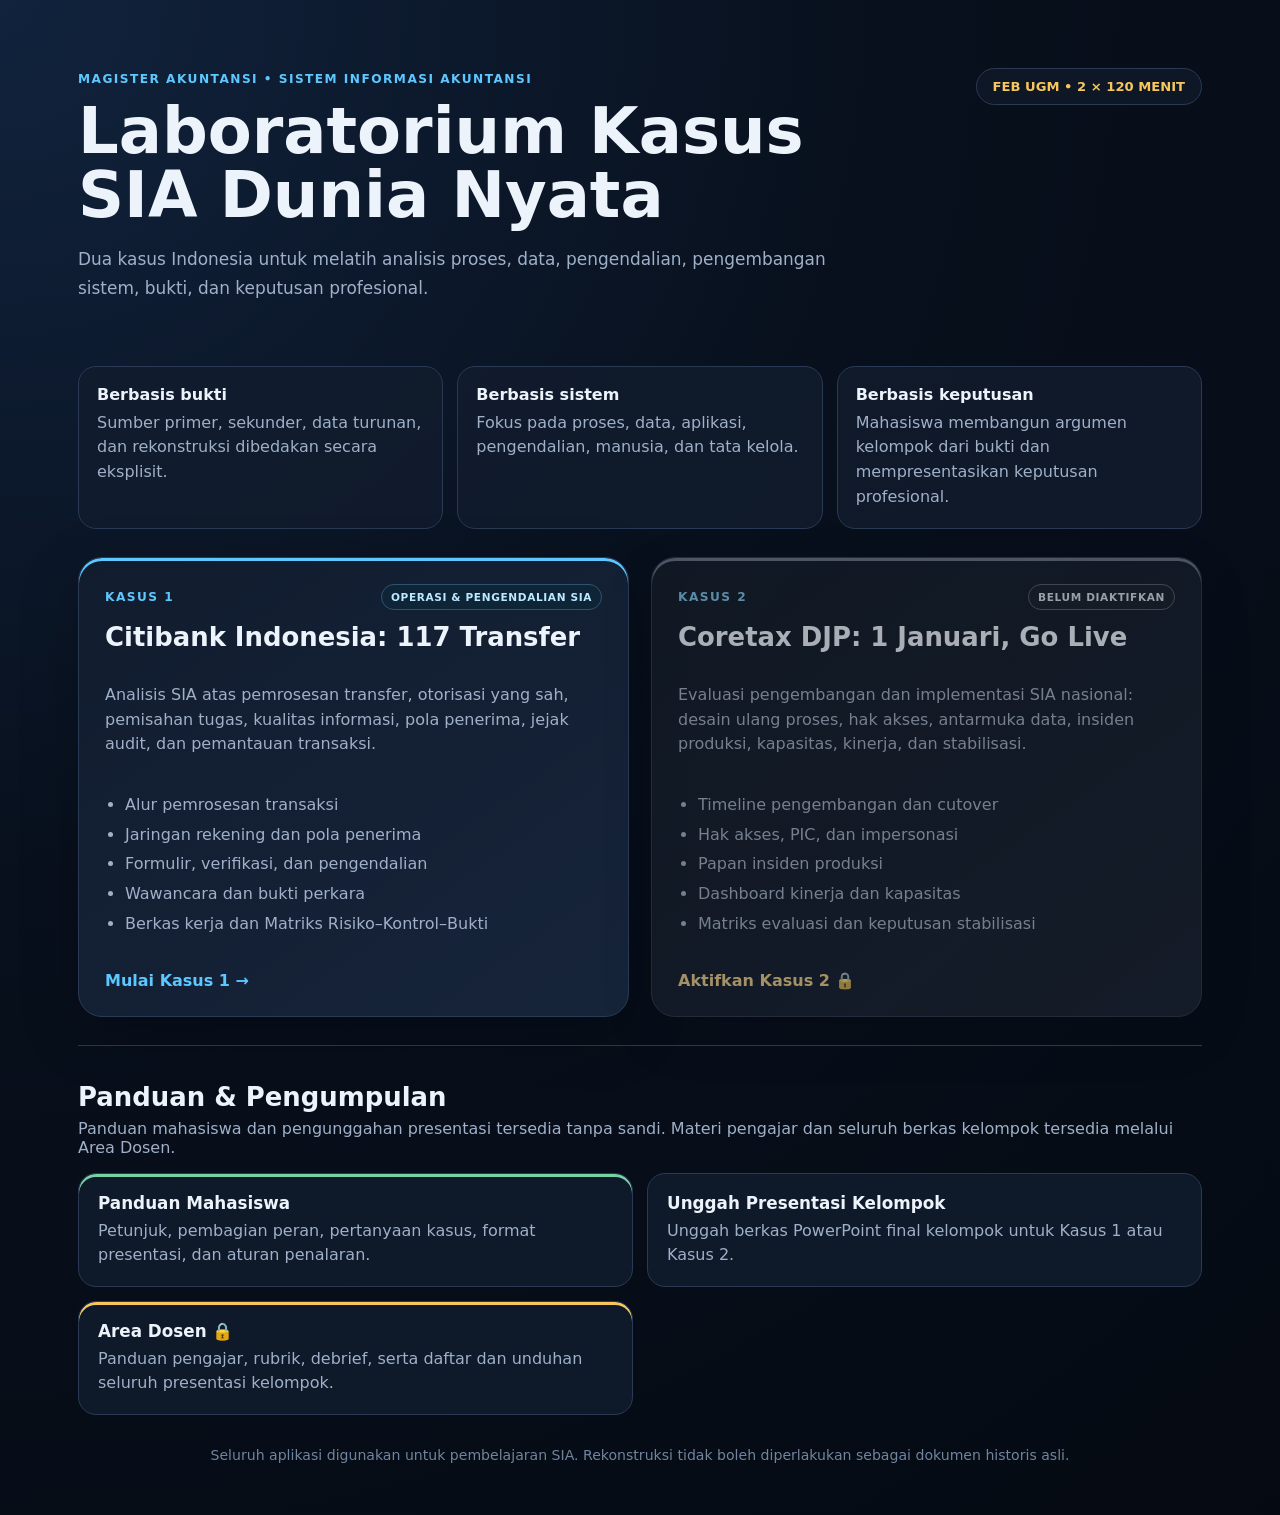
==== commit 89a12b1e: "Tambahkan akses unggah presentasi kelompok di portal" ====
--- a/index.html
+++ b/index.html
@@ -5,7 +5,7 @@
   <meta name="viewport" content="width=device-width,initial-scale=1">
   <meta name="description" content="Laboratorium kasus dunia nyata Sistem Informasi Akuntansi untuk Magister Akuntansi.">
   <title>Laboratorium Kasus SIA — Magister Akuntansi</title>
-  <link rel="stylesheet" href="portal.css?v=20260818">
+  <link rel="stylesheet" href="portal.css?v=20260818-upload1">
 </head>
 <body>
   <main class="portal">
@@ -55,11 +55,12 @@
     </section>
 
     <section class="access-section">
-      <h2>Panduan Pembelajaran</h2>
-      <p>Panduan mahasiswa terbuka tanpa sandi. Materi pengajar ditempatkan pada Area Dosen yang terenkripsi.</p>
+      <h2>Panduan & Pengumpulan</h2>
+      <p>Panduan mahasiswa dan pengunggahan presentasi tersedia tanpa sandi. Materi pengajar dan seluruh berkas kelompok tersedia melalui Area Dosen.</p>
       <div class="access-grid">
-        <a class="access-card student" href="panduan-mahasiswa/index.html"><b>Panduan Mahasiswa</b><span>Petunjuk, pembagian peran, pertanyaan kasus, format presentasi, dan aturan penalaran untuk kedua pertemuan.</span></a>
-        <a class="access-card teacher" href="area-dosen/index.html"><b>Area Dosen 🔒</b><span>Panduan pengajar, rubrik, ekspektasi jawaban, debrief, dan batas metodologis. Memerlukan sandi dosen.</span></a>
+        <a class="access-card student" href="panduan-mahasiswa/index.html"><b>Panduan Mahasiswa</b><span>Petunjuk, pembagian peran, pertanyaan kasus, format presentasi, dan aturan penalaran.</span></a>
+        <a class="access-card upload" href="unggah-presentasi/index.html"><b>Unggah Presentasi Kelompok</b><span>Unggah berkas PowerPoint final kelompok untuk Kasus 1 atau Kasus 2.</span></a>
+        <a class="access-card teacher" href="area-dosen/index.html"><b>Area Dosen 🔒</b><span>Panduan pengajar, rubrik, debrief, serta daftar dan unduhan seluruh presentasi kelompok.</span></a>
       </div>
     </section>
 
